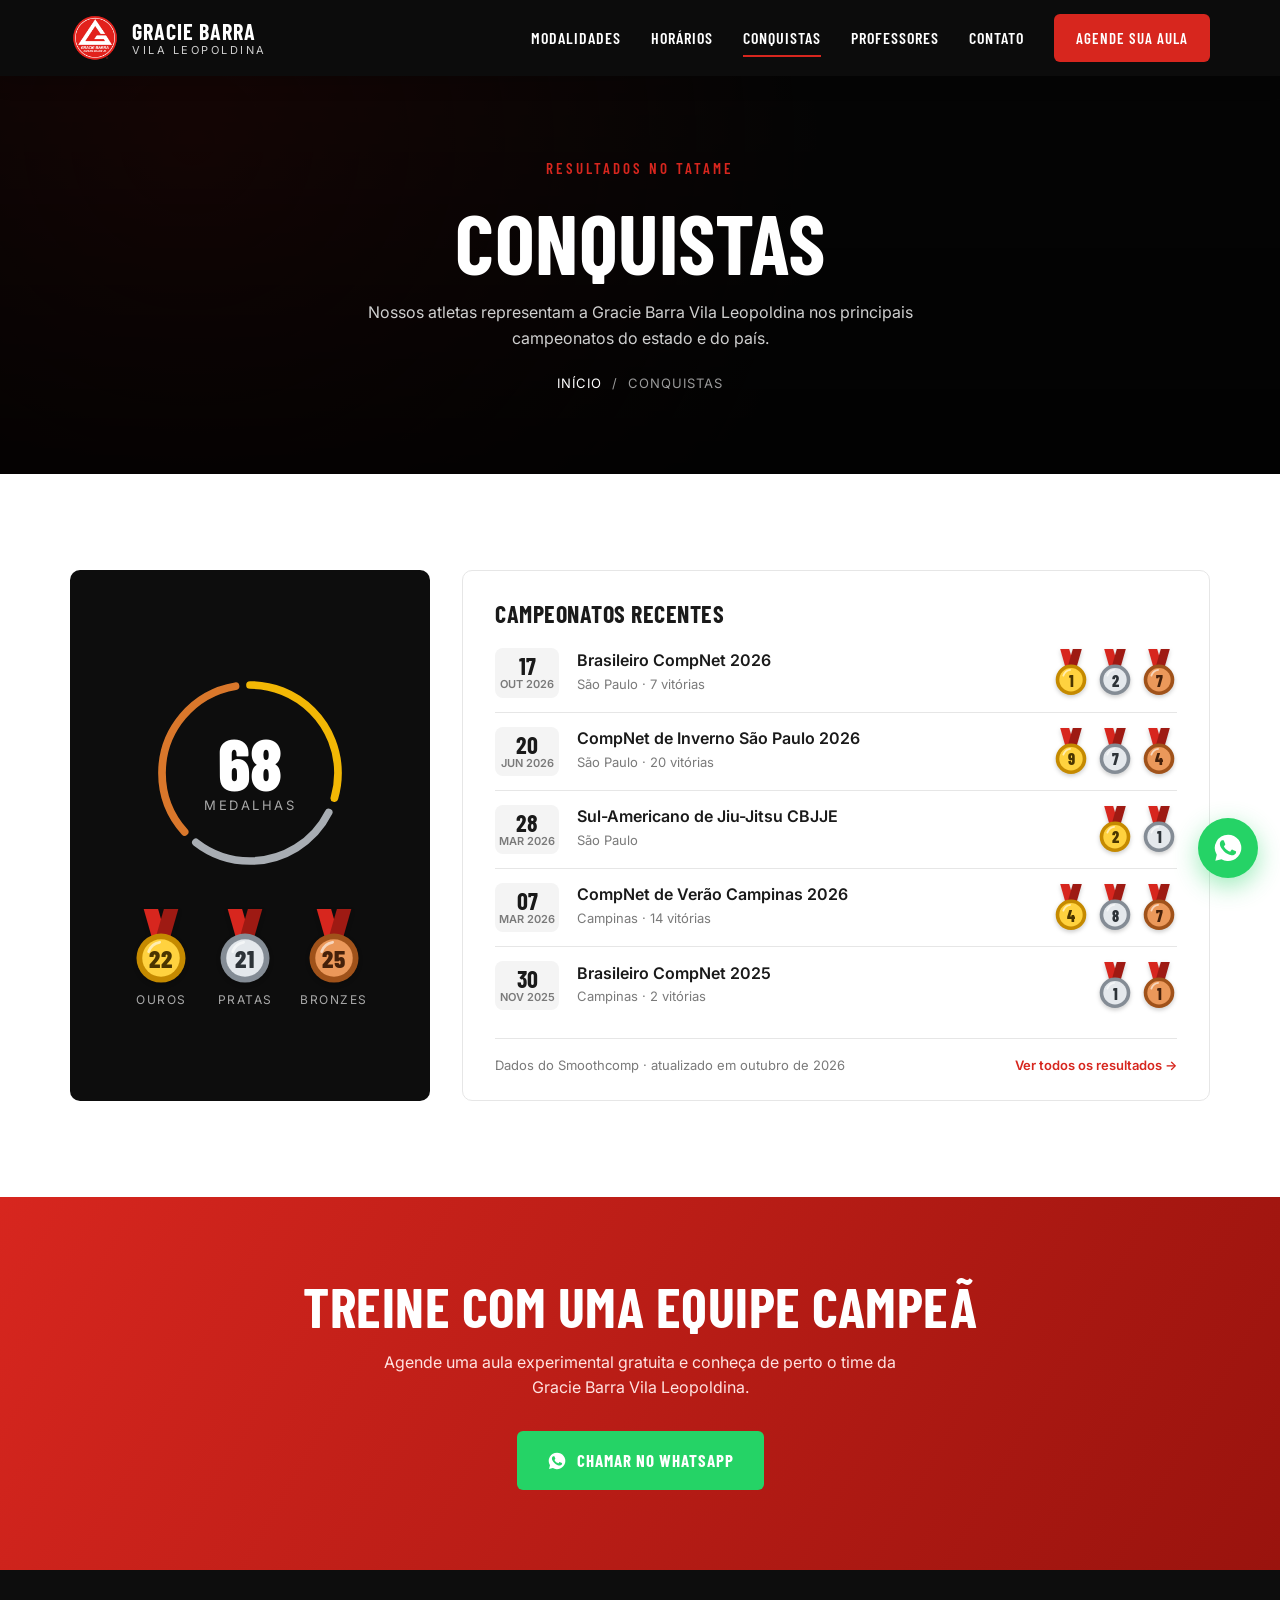
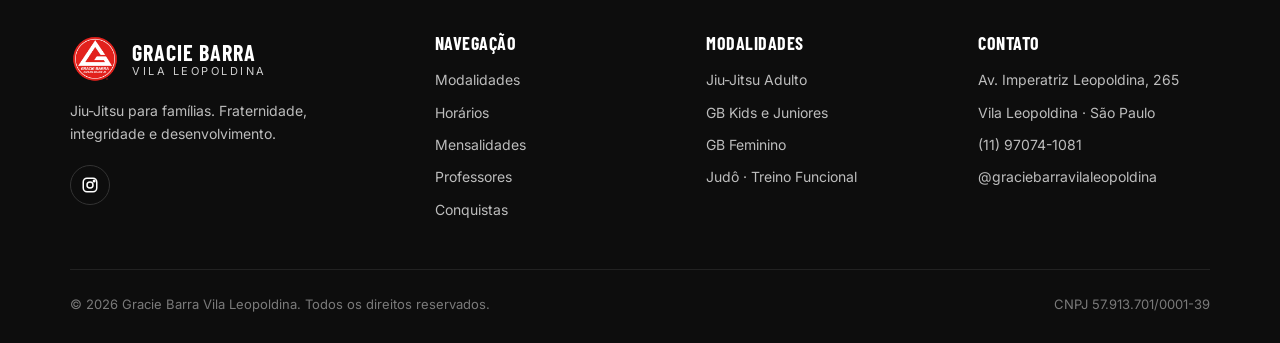
==== conquistas.html @ 70ca6c03 "Página de conquistas com medalhas do Smoothcomp e menu atualizado" ====
<!doctype html>
<html lang="pt-BR">
<head>
  <meta charset="utf-8">
  <meta name="viewport" content="width=device-width, initial-scale=1">
  <title>Conquistas | Gracie Barra Vila Leopoldina</title>
  <meta name="description" content="Medalhas e campeonatos da equipe Gracie Barra Vila Leopoldina: resultados em CompNet, CBJJE e outros torneios.">
  <meta name="theme-color" content="#0d0d0d">
  <link rel="icon" href="img/logo.png">
  <link rel="preconnect" href="https://fonts.googleapis.com">
  <link rel="preconnect" href="https://fonts.gstatic.com" crossorigin>
  <link href="https://fonts.googleapis.com/css2?family=Barlow+Condensed:wght@600;700;800&family=Inter:wght@400;500;600&display=swap" rel="stylesheet">
  <link rel="stylesheet" href="css/style.css">
</head>
<body>

  <!-- ================= HEADER ================= -->
  <header class="header header--solid">
    <div class="container">
      <a href="index.html" class="logo" aria-label="Gracie Barra Vila Leopoldina — início">
        <img src="img/logo.png" alt="">
        <span class="logo-text"><strong>Gracie Barra</strong><span>Vila Leopoldina</span></span>
      </a>

      <nav class="nav" aria-label="Menu principal">
        <a href="index.html#modalidades">Modalidades</a>
        <a href="index.html#horarios">Horários</a>
        <a href="conquistas.html" class="is-active" aria-current="page">Conquistas</a>
        <a href="professores.html">Professores</a>
        <a href="index.html#localizacao">Contato</a>
        <a href="#" class="btn btn--red" data-wa="Olá! Gostaria de agendar uma aula experimental.">Agende sua aula</a>
      </nav>

      <button class="menu-toggle" aria-label="Abrir menu" aria-expanded="false"><span></span></button>
    </div>
  </header>

  <main>
    <!-- ================= TÍTULO ================= -->
    <section class="page-hero">
      <div class="container">
        <span class="eyebrow">Resultados no tatame</span>
        <h1>Conquistas</h1>
        <p>Nossos atletas representam a Gracie Barra Vila Leopoldina nos principais campeonatos do estado e do país.</p>
        <div class="breadcrumb"><a href="index.html">Início</a> &nbsp;/&nbsp; Conquistas</div>
      </div>
    </section>

    <!-- Desenho da medalha (fita + disco), reutilizado em todas as medalhas da página -->
    <svg class="svg-sprite" aria-hidden="true">
      <symbol id="medalha" viewBox="0 0 40 52">
        <path d="M8 0h10l6 21H14z" style="fill: var(--fita-1)"/>
        <path d="M22 0h10l-6 21H16z" style="fill: var(--fita-2)"/>
        <circle cx="20" cy="34" r="17" style="fill: var(--aro)"/>
        <circle cx="20" cy="34" r="13" style="fill: var(--face)"/>
        <path d="M11.5 29.5a9.5 9.5 0 0 1 7.5-6.4" fill="none" stroke="#fff" stroke-opacity=".6" stroke-width="2" stroke-linecap="round"/>
      </symbol>
    </svg>

    <!--
      Dados do perfil da academia no Smoothcomp (https://smoothcomp.com/pt_BR/club/73674).
      Para atualizar: totais (anel e medalhas grandes), lista de eventos e a data em .medals-updated.
      Arcos do anel: circunferência 502.65 (r=80); cada arco = total da cor / total geral × 502.65,
      menos 14 de espaço (por causa das pontas arredondadas).
    -->
    <section class="section">
      <div class="container">
        <div class="medals">
          <div class="medals-total">
            <div class="medals-ring">
              <svg viewBox="0 0 200 200" aria-hidden="true">
                <g transform="rotate(-90 100 100)" fill="none" stroke-width="7" stroke-linecap="round">
                  <circle cx="100" cy="100" r="80" class="arc arc--gold" stroke-dasharray="148.6 502.65" stroke-dashoffset="0"/>
                  <circle cx="100" cy="100" r="80" class="arc arc--silver" stroke-dasharray="141.2 502.65" stroke-dashoffset="-162.6"/>
                  <circle cx="100" cy="100" r="80" class="arc arc--bronze" stroke-dasharray="170.8 502.65" stroke-dashoffset="-317.8"/>
                </g>
              </svg>
              <div class="medals-count"><strong>68</strong><span>Medalhas</span></div>
            </div>
            <div class="medals-split">
              <div class="medal-stat"><span class="medalha medalha--ouro medalha--lg" title="Ouro"><svg aria-hidden="true"><use href="#medalha"/></svg><b>22</b></span><span>Ouros</span></div>
              <div class="medal-stat"><span class="medalha medalha--prata medalha--lg" title="Prata"><svg aria-hidden="true"><use href="#medalha"/></svg><b>21</b></span><span>Pratas</span></div>
              <div class="medal-stat"><span class="medalha medalha--bronze medalha--lg" title="Bronze"><svg aria-hidden="true"><use href="#medalha"/></svg><b>25</b></span><span>Bronzes</span></div>
            </div>
          </div>

          <div class="medals-events">
            <h3>Campeonatos recentes</h3>
            <ul class="events">
              <li class="event">
                <time datetime="2026-10-17"><b>17</b>out 2026</time>
                <div class="event-info"><strong>Brasileiro CompNet 2026</strong><span>São Paulo · 7 vitórias</span></div>
                <div class="event-medals"><span class="medalha medalha--ouro" title="Ouro"><svg aria-hidden="true"><use href="#medalha"/></svg><b>1</b></span><span class="medalha medalha--prata" title="Prata"><svg aria-hidden="true"><use href="#medalha"/></svg><b>2</b></span><span class="medalha medalha--bronze" title="Bronze"><svg aria-hidden="true"><use href="#medalha"/></svg><b>7</b></span></div>
              </li>
              <li class="event">
                <time datetime="2026-06-20"><b>20</b>jun 2026</time>
                <div class="event-info"><strong>CompNet de Inverno São Paulo 2026</strong><span>São Paulo · 20 vitórias</span></div>
                <div class="event-medals"><span class="medalha medalha--ouro" title="Ouro"><svg aria-hidden="true"><use href="#medalha"/></svg><b>9</b></span><span class="medalha medalha--prata" title="Prata"><svg aria-hidden="true"><use href="#medalha"/></svg><b>7</b></span><span class="medalha medalha--bronze" title="Bronze"><svg aria-hidden="true"><use href="#medalha"/></svg><b>4</b></span></div>
              </li>
              <li class="event">
                <time datetime="2026-03-28"><b>28</b>mar 2026</time>
                <div class="event-info"><strong>Sul-Americano de Jiu-Jitsu CBJJE</strong><span>São Paulo</span></div>
                <div class="event-medals"><span class="medalha medalha--ouro" title="Ouro"><svg aria-hidden="true"><use href="#medalha"/></svg><b>2</b></span><span class="medalha medalha--prata" title="Prata"><svg aria-hidden="true"><use href="#medalha"/></svg><b>1</b></span></div>
              </li>
              <li class="event">
                <time datetime="2026-03-07"><b>07</b>mar 2026</time>
                <div class="event-info"><strong>CompNet de Verão Campinas 2026</strong><span>Campinas · 14 vitórias</span></div>
                <div class="event-medals"><span class="medalha medalha--ouro" title="Ouro"><svg aria-hidden="true"><use href="#medalha"/></svg><b>4</b></span><span class="medalha medalha--prata" title="Prata"><svg aria-hidden="true"><use href="#medalha"/></svg><b>8</b></span><span class="medalha medalha--bronze" title="Bronze"><svg aria-hidden="true"><use href="#medalha"/></svg><b>7</b></span></div>
              </li>
              <li class="event">
                <time datetime="2025-11-30"><b>30</b>nov 2025</time>
                <div class="event-info"><strong>Brasileiro CompNet 2025</strong><span>Campinas · 2 vitórias</span></div>
                <div class="event-medals"><span class="medalha medalha--prata" title="Prata"><svg aria-hidden="true"><use href="#medalha"/></svg><b>1</b></span><span class="medalha medalha--bronze" title="Bronze"><svg aria-hidden="true"><use href="#medalha"/></svg><b>1</b></span></div>
              </li>
            </ul>
            <div class="medals-foot">
              <span class="medals-updated">Dados do Smoothcomp · atualizado em outubro de 2026</span>
              <a href="https://smoothcomp.com/pt_BR/club/73674" target="_blank" rel="noopener" class="medals-link">Ver todos os resultados →</a>
            </div>
          </div>
        </div>
      </div>
    </section>

    <!-- ================= CTA ================= -->
    <section class="cta">
      <div class="container">
        <h2>Treine com uma equipe campeã</h2>
        <p>Agende uma aula experimental gratuita e conheça de perto o time da Gracie Barra Vila Leopoldina.</p>
        <a href="#" class="btn btn--whatsapp" data-wa="Olá! Quero agendar minha aula experimental gratuita.">
          <svg viewBox="0 0 24 24" fill="currentColor"><path d="M12.04 2a9.9 9.9 0 00-8.46 15.05L2.5 21.5l4.58-1.06A9.9 9.9 0 1012.04 2zm5.8 14.03c-.25.7-1.45 1.33-2 1.4-.52.08-1.17.11-1.89-.12a17 17 0 01-1.71-.63c-3-1.3-4.97-4.33-5.12-4.53-.15-.2-1.22-1.62-1.22-3.1 0-1.47.77-2.2 1.05-2.5.27-.3.6-.37.8-.37h.57c.18 0 .43-.07.67.51.25.6.85 2.07.92 2.22.08.15.13.32.03.52-.1.2-.15.33-.3.5-.15.18-.31.39-.45.52-.15.15-.3.31-.13.61.18.3.78 1.29 1.67 2.08 1.15 1.03 2.12 1.35 2.42 1.5.3.15.47.12.65-.08.17-.2.75-.87.95-1.17.2-.3.4-.25.67-.15.28.1 1.75.83 2.05.98.3.15.5.22.57.35.08.12.08.72-.17 1.42z"/></svg>
          Chamar no WhatsApp
        </a>
      </div>
    </section>
  </main>

  <!-- ================= FOOTER ================= -->
  <footer class="footer">
    <div class="container">
      <div class="footer-grid">
        <div class="footer-about">
          <a href="index.html" class="logo">
            <img src="img/logo.png" alt="">
            <span class="logo-text"><strong>Gracie Barra</strong><span>Vila Leopoldina</span></span>
          </a>
          <p>Jiu-Jitsu para famílias. Fraternidade, integridade e desenvolvimento.</p>
          <div class="social">
            <a href="https://www.instagram.com/graciebarravilaleopoldina/" target="_blank" rel="noopener" aria-label="Instagram">
              <svg viewBox="0 0 24 24" fill="none" stroke="currentColor" stroke-width="2"><rect x="3" y="3" width="18" height="18" rx="5"/><circle cx="12" cy="12" r="4"/><circle cx="17.5" cy="6.5" r="1" fill="currentColor"/></svg>
            </a>
          </div>
        </div>
        <div>
          <h4>Navegação</h4>
          <ul>
            <li><a href="index.html#modalidades">Modalidades</a></li>
            <li><a href="index.html#horarios">Horários</a></li>
            <li><a href="index.html#mensalidades">Mensalidades</a></li>
            <li><a href="professores.html">Professores</a></li>
            <li><a href="conquistas.html">Conquistas</a></li>
          </ul>
        </div>
        <div>
          <h4>Modalidades</h4>
          <ul>
            <li>Jiu-Jitsu Adulto</li>
            <li>GB Kids e Juniores</li>
            <li>GB Feminino</li>
            <li>Judô · Treino Funcional</li>
          </ul>
        </div>
        <div>
          <h4>Contato</h4>
          <ul>
            <li>Av. Imperatriz Leopoldina, 265</li>
            <li>Vila Leopoldina · São Paulo</li>
            <li><a href="#" data-wa="Olá!">(11) 97074-1081</a></li>
            <li><a href="https://www.instagram.com/graciebarravilaleopoldina/" target="_blank" rel="noopener">@graciebarravilaleopoldina</a></li>
          </ul>
        </div>
      </div>
      <div class="footer-bottom">
        <span>© <span data-year>2026</span> Gracie Barra Vila Leopoldina. Todos os direitos reservados.</span>
        <span>CNPJ 57.913.701/0001-39</span>
      </div>
    </div>
  </footer>

  <a href="#" class="wa-float" data-wa="Olá! Gostaria de agendar uma aula experimental." aria-label="Fale conosco no WhatsApp">
    <svg viewBox="0 0 24 24" fill="currentColor"><path d="M12.04 2a9.9 9.9 0 00-8.46 15.05L2.5 21.5l4.58-1.06A9.9 9.9 0 1012.04 2zm5.8 14.03c-.25.7-1.45 1.33-2 1.4-.52.08-1.17.11-1.89-.12a17 17 0 01-1.71-.63c-3-1.3-4.97-4.33-5.12-4.53-.15-.2-1.22-1.62-1.22-3.1 0-1.47.77-2.2 1.05-2.5.27-.3.6-.37.8-.37h.57c.18 0 .43-.07.67.51.25.6.85 2.07.92 2.22.08.15.13.32.03.52-.1.2-.15.33-.3.5-.15.18-.31.39-.45.52-.15.15-.3.31-.13.61.18.3.78 1.29 1.67 2.08 1.15 1.03 2.12 1.35 2.42 1.5.3.15.47.12.65-.08.17-.2.75-.87.95-1.17.2-.3.4-.25.67-.15.28.1 1.75.83 2.05.98.3.15.5.22.57.35.08.12.08.72-.17 1.42z"/></svg>
  </a>

  <script src="js/main.js"></script>
</body>
</html>
---- css/style.css ----
/* =========================================================
   Gracie Barra Vila Leopoldina — estilos globais
   ========================================================= */

:root {
  --red: #d7261e;
  --red-dark: #b01c15;
  --black: #0d0d0d;
  --ink: #1a1a1a;
  --gray-900: #222;
  --gray-700: #4a4a4a;
  --gray-500: #7a7a7a;
  --gray-200: #e6e6e6;
  --gray-100: #f4f4f4;
  --white: #fff;
  --whatsapp: #25d366;
  --gold: #f2b705;
  --silver: #a8adb3;
  --bronze: #d9772b;

  --font-head: "Barlow Condensed", "Arial Narrow", sans-serif;
  --font-body: "Inter", system-ui, -apple-system, "Segoe UI", sans-serif;

  --radius: 10px;
  --container: 1180px;
  --header-h: 76px;
  --shadow: 0 10px 30px rgba(0, 0, 0, .08);
}

*,
*::before,
*::after { box-sizing: border-box; }

html { scroll-behavior: smooth; scroll-padding-top: var(--header-h); }

body {
  margin: 0;
  font-family: var(--font-body);
  font-size: 16px;
  line-height: 1.6;
  color: var(--ink);
  background: var(--white);
  -webkit-font-smoothing: antialiased;
}

img { max-width: 100%; display: block; }
a { color: inherit; text-decoration: none; }
h1, h2, h3, h4 {
  font-family: var(--font-head);
  font-weight: 700;
  line-height: 1.05;
  margin: 0;
  text-transform: uppercase;
  letter-spacing: .5px;
}
p { margin: 0; }

.container {
  width: 100%;
  max-width: var(--container);
  margin: 0 auto;
  padding: 0 20px;
}

.section { padding: 96px 0; }
.section--gray { background: var(--gray-100); }
.section--dark { background: var(--black); color: var(--white); }

.section-head {
  text-align: center;
  max-width: 680px;
  margin: 0 auto 56px;
}
.eyebrow {
  display: inline-block;
  font-family: var(--font-head);
  font-weight: 600;
  font-size: 15px;
  letter-spacing: 3px;
  text-transform: uppercase;
  color: var(--red);
  margin-bottom: 10px;
}
.section-head h2 { font-size: clamp(34px, 5vw, 52px); }
.section-head p { margin-top: 14px; color: var(--gray-700); }
.section--dark .section-head p { color: #bdbdbd; }

/* ---------- Botões ---------- */
.btn {
  display: inline-flex;
  align-items: center;
  justify-content: center;
  gap: 10px;
  padding: 14px 28px;
  border-radius: 6px;
  border: 2px solid transparent;
  font-family: var(--font-head);
  font-weight: 700;
  font-size: 17px;
  letter-spacing: 1px;
  text-transform: uppercase;
  cursor: pointer;
  transition: background .2s, color .2s, border-color .2s, transform .2s;
}
.btn:hover { transform: translateY(-2px); }
.btn--red { background: var(--red); color: var(--white); }
.btn--red:hover { background: var(--red-dark); }
.btn--outline { border-color: var(--white); color: var(--white); }
.btn--outline:hover { background: var(--white); color: var(--black); }
.btn--dark { background: var(--black); color: var(--white); }
.btn--dark:hover { background: var(--gray-900); }
.btn--whatsapp { background: var(--whatsapp); color: var(--white); }
.btn--whatsapp:hover { background: #1ebe5b; }
.btn--block { width: 100%; }
.btn--start { justify-self: start; }
.btn svg { width: 20px; height: 20px; flex-shrink: 0; }

/* ---------- Header ---------- */
.header {
  position: fixed;
  inset: 0 0 auto 0;
  height: var(--header-h);
  z-index: 50;
  transition: background .3s, box-shadow .3s;
}
.header.is-solid,
.header--solid {
  background: rgba(13, 13, 13, .96);
  box-shadow: 0 2px 20px rgba(0, 0, 0, .25);
}
.header .container {
  height: 100%;
  display: flex;
  align-items: center;
  justify-content: space-between;
  gap: 24px;
}

.logo { display: flex; align-items: center; gap: 12px; color: var(--white); }
.logo img { height: 50px; width: 50px; flex-shrink: 0; }
.logo-text { display: flex; flex-direction: column; line-height: 1; }
.logo-text strong {
  font-family: var(--font-head);
  font-size: 22px;
  letter-spacing: 1px;
  text-transform: uppercase;
}
.logo-text span {
  font-size: 11px;
  letter-spacing: 2.5px;
  text-transform: uppercase;
  color: #cfcfcf;
  margin-top: 3px;
}

.nav { display: flex; align-items: center; gap: 30px; }
.nav a {
  font-family: var(--font-head);
  font-weight: 600;
  font-size: 16px;
  letter-spacing: 1px;
  text-transform: uppercase;
  color: var(--white);
  position: relative;
  padding: 6px 0;
}
.nav a:not(.btn)::after {
  content: "";
  position: absolute;
  left: 0;
  bottom: 0;
  width: 0;
  height: 2px;
  background: var(--red);
  transition: width .25s;
}
.nav a:not(.btn):hover::after,
.nav a.is-active::after { width: 100%; }
.nav .btn { padding: 10px 20px; font-size: 15px; }

.menu-toggle {
  display: none;
  background: none;
  border: 0;
  width: 44px;
  height: 44px;
  cursor: pointer;
  position: relative;
}
.menu-toggle span,
.menu-toggle span::before,
.menu-toggle span::after {
  position: absolute;
  left: 10px;
  width: 24px;
  height: 2px;
  background: var(--white);
  content: "";
  transition: transform .25s, opacity .25s;
}
.menu-toggle span { top: 21px; }
.menu-toggle span::before { top: -8px; left: 0; }
.menu-toggle span::after { top: 8px; left: 0; }
.menu-open .menu-toggle span { background: transparent; }
.menu-open .menu-toggle span::before { transform: translateY(8px) rotate(45deg); }
.menu-open .menu-toggle span::after { transform: translateY(-8px) rotate(-45deg); }

/* ---------- Hero ---------- */
.hero {
  position: relative;
  min-height: 100vh;
  min-height: 100svh;
  display: flex;
  align-items: center;
  color: var(--white);
  text-align: center;
  background:
    linear-gradient(180deg, rgba(0, 0, 0, .55) 0%, rgba(0, 0, 0, .75) 100%),
    radial-gradient(circle at 20% 20%, #3a0f0c 0%, transparent 55%),
    radial-gradient(circle at 80% 80%, #2a0a08 0%, transparent 50%),
    var(--black);
  padding: calc(var(--header-h) + 40px) 0 80px;
}
.hero .container { position: relative; z-index: 1; }
.hero-badge {
  display: inline-flex;
  align-items: center;
  gap: 8px;
  padding: 6px 16px;
  border: 1px solid rgba(255, 255, 255, .35);
  border-radius: 999px;
  font-size: 13px;
  letter-spacing: 2px;
  text-transform: uppercase;
  margin-bottom: 26px;
}
.hero-badge::before {
  content: "";
  width: 8px;
  height: 8px;
  border-radius: 50%;
  background: var(--red);
}
.hero-logo {
  width: clamp(96px, 12vw, 130px);
  height: auto;
  margin: 0 auto 6px;
  filter: drop-shadow(0 8px 24px rgba(0, 0, 0, .5));
}
.hero h1 {
  font-size: clamp(48px, 9vw, 104px);
  margin: 10px 0 18px;
}
.hero h1 em { font-style: normal; color: var(--red); }
.hero p {
  font-size: clamp(17px, 2vw, 20px);
  color: #dcdcdc;
  max-width: 620px;
  margin: 0 auto;
}
.hero-actions {
  display: flex;
  justify-content: center;
  flex-wrap: wrap;
  gap: 14px;
  margin-top: 36px;
}
.hero-scroll {
  position: absolute;
  bottom: 28px;
  left: 50%;
  transform: translateX(-50%);
  color: rgba(255, 255, 255, .7);
  animation: bob 2s infinite;
}
@keyframes bob {
  0%, 100% { transform: translate(-50%, 0); }
  50% { transform: translate(-50%, 8px); }
}

/* Faixa de destaques abaixo do hero */
.highlights {
  background: var(--red);
  color: var(--white);
}
.highlights .container {
  display: grid;
  grid-template-columns: repeat(4, 1fr);
}
.highlight {
  padding: 26px 18px;
  text-align: center;
  border-right: 1px solid rgba(255, 255, 255, .2);
}
.highlight:last-child { border-right: 0; }
.highlight strong {
  display: block;
  font-family: var(--font-head);
  font-size: 30px;
  line-height: 1;
}
.highlight span {
  font-size: 13px;
  letter-spacing: 1.5px;
  text-transform: uppercase;
  opacity: .9;
}

/* ---------- Modalidades ---------- */
/* 5 cards: 2 em cima, 3 embaixo */
.cards {
  display: grid;
  grid-template-columns: repeat(6, 1fr);
  gap: 24px;
}
.cards .card { grid-column: span 2; }
.cards .card:nth-child(-n + 2) { grid-column: span 3; }
.card {
  background: var(--white);
  border-radius: var(--radius);
  padding: 32px 28px;
  box-shadow: var(--shadow);
  border-top: 4px solid var(--red);
  transition: transform .25s, box-shadow .25s;
}
.card:hover { transform: translateY(-6px); box-shadow: 0 18px 40px rgba(0, 0, 0, .12); }
.card-icon {
  width: 54px;
  height: 54px;
  border-radius: 12px;
  background: rgba(215, 38, 30, .1);
  color: var(--red);
  display: grid;
  place-items: center;
  margin-bottom: 20px;
}
.card-icon svg { width: 28px; height: 28px; }
.card h3 { font-size: 28px; }
.card .tag {
  display: inline-block;
  margin-top: 6px;
  font-size: 13px;
  font-weight: 600;
  color: var(--red);
  letter-spacing: .5px;
}
.card p { margin-top: 14px; color: var(--gray-700); font-size: 15px; }

/* ---------- Sobre / Programa ---------- */
.split {
  display: grid;
  grid-template-columns: 1fr 1fr;
  gap: 64px;
  align-items: center;
}
.split-photo { position: relative; margin: 0; padding: 0 0 0 18px; }
.split-photo::before {
  content: "";
  position: absolute;
  left: 0;
  top: 18px;
  width: 60%;
  height: 80%;
  background: var(--red);
  border-radius: var(--radius);
}
.split-photo img {
  position: relative;
  width: 100%;
  border-radius: var(--radius);
  box-shadow: 0 20px 50px rgba(0, 0, 0, .2);
}
.split-photo figcaption {
  position: relative;
  margin-top: 14px;
  font-size: 13px;
  color: var(--gray-500);
}
.split-photo .premium {
  position: relative;
  display: inline-block;
  margin-top: 18px;
  background: var(--white);
  color: var(--black);
  border-radius: var(--radius);
  padding: 16px 20px;
  box-shadow: var(--shadow);
}
.premium strong {
  display: block;
  font-family: var(--font-head);
  font-size: 24px;
  text-transform: uppercase;
  color: var(--red);
  line-height: 1;
}
.premium span { font-size: 13px; color: var(--gray-700); }
.split-text h2 { font-size: clamp(34px, 5vw, 50px); margin-bottom: 20px; }
.split-text p { color: var(--gray-700); margin-bottom: 16px; }
.values {
  display: grid;
  grid-template-columns: repeat(3, 1fr);
  gap: 14px;
  margin: 28px 0 32px;
}
.value {
  border: 1px solid var(--gray-200);
  border-radius: var(--radius);
  padding: 16px;
  text-align: center;
}
.value strong {
  display: block;
  font-family: var(--font-head);
  font-size: 19px;
  text-transform: uppercase;
}
.value span { font-size: 13px; color: var(--gray-500); }

/* ---------- Horários ---------- */
.tabs {
  display: flex;
  justify-content: center;
  flex-wrap: wrap;
  gap: 8px;
  margin-bottom: 32px;
}
.tab {
  font-family: var(--font-head);
  font-weight: 700;
  font-size: 17px;
  letter-spacing: 1px;
  padding: 10px 22px;
  border-radius: 6px;
  border: 2px solid #333;
  background: transparent;
  color: var(--white);
  cursor: pointer;
  transition: background .2s, border-color .2s;
}
.tab:hover { border-color: var(--red); }
.tab.is-active { background: var(--red); border-color: var(--red); }

.schedule {
  max-width: 760px;
  margin: 0 auto;
}
.schedule-day { display: none; }
.schedule-day.is-active { display: block; animation: fade .3s ease; }
@keyframes fade { from { opacity: 0; transform: translateY(6px); } to { opacity: 1; transform: none; } }
.slot {
  display: grid;
  grid-template-columns: 150px 1fr auto;
  align-items: center;
  gap: 20px;
  padding: 18px 22px;
  border-bottom: 1px solid #262626;
}
.slot:first-child { border-top: 1px solid #262626; }
.slot time {
  font-family: var(--font-head);
  font-weight: 700;
  font-size: 20px;
  color: var(--white);
}
.slot strong { font-weight: 600; }
.slot .level { font-size: 13px; color: #9a9a9a; }
.pill {
  font-size: 12px;
  font-weight: 600;
  letter-spacing: .5px;
  text-transform: uppercase;
  padding: 5px 12px;
  border-radius: 999px;
  background: #262626;
  color: #ddd;
  white-space: nowrap;
}
.pill--judo { background: #f5f5f5; color: #111; }
.pill--func { background: var(--red); color: #fff; }

/* Selos dos programas GB (GB1, GB2, GBK, GBF), como na grade oficial */
.gb {
  display: inline-flex;
  align-items: center;
  gap: 3px;
  white-space: nowrap;
}
.gb b {
  font-family: var(--font-head);
  font-weight: 800;
  font-size: 22px;
  letter-spacing: .5px;
  margin-right: 2px;
}
.gb i {
  display: grid;
  place-items: center;
  width: 22px;
  height: 22px;
  border-radius: 4px;
  font-family: var(--font-head);
  font-style: normal;
  font-weight: 700;
  font-size: 15px;
  color: var(--white);
}
.gb .n1 { background: #1f6fd1; }
.gb .n2 { background: #6b2fc9; }
.gb .nk { background: #1ea84a; }
.gb .nf { background: #e2559b; }
.schedule-legend {
  display: flex;
  justify-content: center;
  flex-wrap: wrap;
  gap: 12px 28px;
  margin-top: 30px;
  font-size: 14px;
  color: #9a9a9a;
}
.schedule-legend span { display: inline-flex; align-items: center; gap: 8px; }
.schedule-legend .gb b { font-size: 17px; color: var(--white); }
.schedule-legend .gb i { width: 18px; height: 18px; font-size: 12px; }
.schedule-note {
  text-align: center;
  margin-top: 26px;
  font-size: 14px;
  color: #9a9a9a;
}

/* ---------- Mensalidades ---------- */
.plans {
  display: grid;
  grid-template-columns: repeat(3, 1fr);
  gap: 24px;
  align-items: stretch;
}
.plan {
  position: relative;
  display: flex;
  flex-direction: column;
  background: var(--white);
  border: 1px solid var(--gray-200);
  border-radius: var(--radius);
  padding: 36px 30px;
  transition: transform .25s, box-shadow .25s;
}
.plan:hover { transform: translateY(-6px); box-shadow: var(--shadow); }
.plan--featured {
  background: var(--black);
  color: var(--white);
  border-color: var(--black);
  box-shadow: 0 20px 50px rgba(0, 0, 0, .25);
}
.plan-flag {
  position: absolute;
  top: -14px;
  left: 50%;
  transform: translateX(-50%);
  background: var(--red);
  color: var(--white);
  font-family: var(--font-head);
  font-weight: 700;
  font-size: 14px;
  letter-spacing: 1.5px;
  text-transform: uppercase;
  padding: 6px 16px;
  border-radius: 999px;
  white-space: nowrap;
}
.plan h3 { font-size: 28px; }
.plan .plan-desc { margin-top: 6px; font-size: 14px; color: var(--gray-500); }
.plan--featured .plan-desc { color: #a9a9a9; }
.price {
  display: flex;
  align-items: flex-start;
  gap: 4px;
  margin: 26px 0 4px;
  font-family: var(--font-head);
  font-weight: 800;
}
.price small { font-size: 22px; margin-top: 8px; }
.price strong { font-size: 64px; line-height: 1; }
.price span { font-size: 18px; align-self: flex-end; margin-bottom: 8px; color: var(--gray-500); font-weight: 600; }
.plan--featured .price span { color: #a9a9a9; }
.price-alt { font-size: 13px; color: var(--gray-500); }
.plan--featured .price-alt { color: #a9a9a9; }
.plan ul {
  list-style: none;
  padding: 0;
  margin: 26px 0 30px;
  display: grid;
  gap: 12px;
  flex: 1;
}
.plan li,
.plan-includes li {
  display: flex;
  gap: 10px;
  font-size: 15px;
}
.plan li::before,
.plan-includes li::before {
  content: "";
  flex-shrink: 0;
  width: 20px;
  height: 20px;
  margin-top: 2px;
  border-radius: 50%;
  background: var(--red) url("data:image/svg+xml,%3Csvg xmlns='http://www.w3.org/2000/svg' viewBox='0 0 24 24' fill='none' stroke='white' stroke-width='3.5' stroke-linecap='round' stroke-linejoin='round'%3E%3Cpath d='M5 12l5 5L20 7'/%3E%3C/svg%3E") center / 12px no-repeat;
}

.plans-note {
  text-align: center;
  margin-top: 24px;
  font-size: 14px;
  color: var(--gray-500);
}

/* Planos em abas: GB Kids / GB Masculino / GB Feminino */
.tabs--light .tab { color: var(--ink); border-color: var(--gray-200); background: var(--white); }
.tabs--light .tab:hover { border-color: var(--red); }
.tabs--light .tab.is-active { color: var(--white); background: var(--red); border-color: var(--red); }

/* Cada aba: cabeçalho com o que o plano inclui + cards Mensal / Trimestral / Anual */
.plan-panel { display: none; }
.plan-panel.is-active { display: block; animation: fade .3s ease; }
.plan-panel-head { text-align: center; margin-bottom: 44px; }
.plan-panel-head h3 { font-size: clamp(36px, 5vw, 46px); margin-top: 4px; }
.plan-includes {
  list-style: none;
  padding: 0;
  margin: 20px auto 0;
  max-width: 860px;
  display: flex;
  flex-wrap: wrap;
  justify-content: center;
  gap: 10px 26px;
}
.plan-includes li { text-align: left; }
.plan h4 { font-size: 30px; }
.plan .price-tbd { margin: 24px 0 28px; }
.plan .price { margin-bottom: 4px; }
.plan .price-alt { margin-bottom: 26px; }
.plan .btn { margin-top: auto; }
/* Centavos (",90") na mesma cor do valor */
.price span b { font-weight: 800; color: var(--ink); }
.plan--featured .price span b { color: var(--white); }

/* 4 períodos lado a lado: Mensal / Trimestral / Semestral / Anual */
.plans--4 { grid-template-columns: repeat(4, 1fr); gap: 20px; }
.plans--4 .plan { padding: 34px 24px 28px; }
.plans--4 .price strong { font-size: 56px; }

.plans-info {
  display: flex;
  flex-wrap: wrap;
  justify-content: center;
  gap: 10px;
  margin-top: 40px;
}
.plans-info span {
  padding: 10px 18px;
  border-radius: 999px;
  background: var(--white);
  border: 1px solid var(--gray-200);
  font-size: 14px;
  color: var(--gray-700);
}
.plans-info strong { color: var(--ink); }

/* Tabela de planos (computador); no celular entram as abas com cards (.plans-mobile) */
.sr-only {
  position: absolute;
  width: 1px;
  height: 1px;
  overflow: hidden;
  clip: rect(0 0 0 0);
  white-space: nowrap;
}
.plans-mobile { display: none; }
.price-table-wrap { max-width: 1040px; margin: 0 auto; }
.price-table {
  width: 100%;
  border-collapse: separate;
  border-spacing: 0;
  background: var(--white);
  border-radius: var(--radius);
  box-shadow: var(--shadow);
  overflow: hidden;
}
.price-table thead th {
  padding: 20px 12px 16px;
  vertical-align: bottom;
  font-family: var(--font-head);
  font-size: 21px;
  letter-spacing: 1px;
  text-transform: uppercase;
  border-bottom: 3px solid var(--red);
}
.price-table thead th.is-best { background: var(--black); color: var(--white); }
.price-table th .plan-flag {
  position: static;
  transform: none;
  display: block;
  width: max-content;
  margin: 0 auto 8px;
  padding: 4px 12px;
  font-size: 12px;
}
.price-table tbody th {
  width: 27%;
  padding: 18px 24px;
  text-align: left;
  border-bottom: 1px solid var(--gray-200);
}
.price-table tbody th strong {
  display: block;
  font-family: var(--font-head);
  font-size: 25px;
  line-height: 1.1;
  text-transform: uppercase;
}
.price-table tbody th span { font-size: 13px; font-weight: 400; color: var(--gray-500); }
.price-table td {
  padding: 0;
  text-align: center;
  border-bottom: 1px solid var(--gray-200);
}
.price-table td.is-best { background: var(--black); border-bottom-color: #262626; }
.price-table tbody tr:last-child th,
.price-table tbody tr:last-child td { border-bottom: 0; }
.price-cell {
  display: flex;
  flex-direction: column;
  align-items: center;
  padding: 18px 8px;
  color: var(--ink);
  transition: background .2s;
}
.price-cell:hover { background: rgba(215, 38, 30, .08); }
.is-best .price-cell { color: var(--white); }
.is-best .price-cell:hover { background: #222; }
.pc-value {
  font-family: var(--font-head);
  font-weight: 800;
  font-size: 36px;
  line-height: 1;
  white-space: nowrap;
}
.pc-value em { font-style: normal; font-size: 16px; margin-right: 3px; vertical-align: 12px; }
.pc-value b { font-size: 19px; }
.pc-month { font-size: 12px; color: var(--gray-500); }
.price-cell small { margin-top: 4px; font-size: 11.5px; font-weight: 600; color: var(--red); }
.is-best .price-cell small { color: #ff7a73; }
.price-table-hint { margin-top: 14px; text-align: center; font-size: 13px; color: var(--gray-500); }
.plan-kicker {
  font-family: var(--font-head);
  font-weight: 600;
  font-size: 15px;
  letter-spacing: 2.5px;
  text-transform: uppercase;
  color: var(--red);
}
/* Enquanto não há valor: "Consulte" no lugar do preço */
.price-tbd strong {
  display: block;
  font-family: var(--font-head);
  font-weight: 800;
  font-size: 46px;
  line-height: 1;
  text-transform: uppercase;
}
.price-tbd span { font-size: 13px; color: var(--gray-500); }
.plan--featured .price-tbd span { color: #a9a9a9; }

/* ---------- Conquistas (medalhas do Smoothcomp) ---------- */
.medals {
  display: grid;
  grid-template-columns: 360px 1fr;
  gap: 32px;
  align-items: stretch;
}
.medals-total {
  display: flex;
  flex-direction: column;
  align-items: center;
  justify-content: center;
  gap: 26px;
  padding: 40px 28px;
  background: var(--black);
  color: var(--white);
  border-radius: var(--radius);
}
.medals-ring { position: relative; width: 220px; height: 220px; }
.medals-ring svg { width: 100%; height: 100%; }
.arc--gold { stroke: var(--gold); }
.arc--silver { stroke: var(--silver); }
.arc--bronze { stroke: var(--bronze); }
.medals-count {
  position: absolute;
  inset: 0;
  display: flex;
  flex-direction: column;
  align-items: center;
  justify-content: center;
}
.medals-count strong {
  font-family: var(--font-head);
  font-weight: 800;
  font-size: 72px;
  line-height: .9;
}
.medals-count span {
  font-size: 13px;
  letter-spacing: 2.5px;
  text-transform: uppercase;
  color: #a9a9a9;
}
.medals-split { display: flex; justify-content: center; gap: 26px; }
.medal-stat {
  display: flex;
  flex-direction: column;
  align-items: center;
  gap: 6px;
  font-size: 12px;
  letter-spacing: 1.5px;
  text-transform: uppercase;
  color: #a9a9a9;
}

/* Medalha desenhada (símbolo #medalha): fita vermelha + disco com o número */
.svg-sprite { position: absolute; width: 0; height: 0; overflow: hidden; }
.medalha {
  --fita-1: var(--red);
  --fita-2: #9e1a13;
  position: relative;
  display: inline-block;
  flex-shrink: 0;
  width: 36px;
  height: 47px;
}
.medalha svg {
  display: block;
  width: 100%;
  height: 100%;
  filter: drop-shadow(0 2px 2px rgba(0, 0, 0, .2));
}
/* número centralizado no disco (o disco ocupa de 33% a 98% da altura) */
.medalha b {
  position: absolute;
  inset: 40% 0 6% 0;
  display: grid;
  place-items: center;
  font-family: var(--font-head);
  font-weight: 800;
  font-size: 16px;
  line-height: 1;
}
.medalha--ouro { --aro: #c58a00; --face: #ffd23f; color: #4a3500; }
.medalha--prata { --aro: #848c95; --face: #e4e8ec; color: #2d3338; }
.medalha--bronze { --aro: #a0521a; --face: #eb985a; color: #45200a; }
.medalha--lg { width: 58px; height: 75px; }
.medalha--lg b { font-size: 25px; }

.medals-events {
  display: flex;
  flex-direction: column;
  padding: 30px 32px 24px;
  border: 1px solid var(--gray-200);
  border-radius: var(--radius);
}
.medals-events h3 { font-size: 24px; margin-bottom: 8px; }
.events { list-style: none; padding: 0; margin: 0; flex: 1; }
.event {
  display: grid;
  grid-template-columns: 64px 1fr auto;
  align-items: center;
  gap: 18px;
  padding: 14px 0;
  border-bottom: 1px solid var(--gray-200);
}
.event:last-child { border-bottom: 0; }
.event time {
  display: flex;
  flex-direction: column;
  align-items: center;
  padding: 6px 0;
  border-radius: 8px;
  background: var(--gray-100);
  font-size: 11px;
  font-weight: 600;
  text-transform: uppercase;
  color: var(--gray-500);
  line-height: 1.2;
}
.event time b {
  font-family: var(--font-head);
  font-size: 24px;
  color: var(--ink);
  line-height: 1;
}
.event-info strong { display: block; font-weight: 600; line-height: 1.3; }
.event-info span { font-size: 13px; color: var(--gray-500); }
.event-medals { display: flex; gap: 8px; }
.medals-foot {
  display: flex;
  justify-content: space-between;
  align-items: center;
  flex-wrap: wrap;
  gap: 8px 16px;
  margin-top: 14px;
  padding-top: 16px;
  border-top: 1px solid var(--gray-200);
  font-size: 13px;
}
.medals-updated { color: var(--gray-500); }
.medals-link { font-weight: 600; color: var(--red); }
.medals-link:hover { text-decoration: underline; }

/* ---------- Teaser professores (home) ---------- */
.team-teaser {
  display: grid;
  grid-template-columns: repeat(6, 1fr);
  gap: 20px;
}
.team-mini {
  text-align: center;
}
.team-mini .foto {
  aspect-ratio: 1;
  border-radius: 50%;
  max-width: 170px;
  margin: 0 auto 16px;
  border: 4px solid var(--white);
  box-shadow: 0 0 0 2px var(--red), var(--shadow);
  transition: transform .25s;
}
.team-mini:hover .foto { transform: translateY(-4px); }
.team-mini h3 { font-size: 21px; }
.team-mini span { display: block; font-size: 13px; line-height: 1.4; color: var(--gray-500); margin-top: 2px; }
.center-cta { text-align: center; margin-top: 48px; }

/* ---------- Foto com placeholder ---------- */
.foto {
  position: relative;
  overflow: hidden;
  background: linear-gradient(160deg, #2b2b2b, #111);
}
.foto img {
  position: absolute;
  inset: 0;
  width: 100%;
  height: 100%;
  object-fit: cover;
  /* Enquadramento por foto: style="--pos: 50% 10%" */
  object-position: var(--pos, 50% 20%);
  z-index: 1;
}
.foto-placeholder {
  position: absolute;
  inset: 0;
  display: grid;
  place-items: center;
  font-family: var(--font-head);
  font-weight: 800;
  font-size: 56px;
  color: rgba(255, 255, 255, .25);
  letter-spacing: 2px;
}

/* ---------- Localização ---------- */
.location {
  display: grid;
  grid-template-columns: 1fr 1.2fr;
  gap: 40px;
  align-items: stretch;
}
.info-list { display: grid; gap: 26px; }
.info {
  display: flex;
  gap: 18px;
}
.info-icon {
  flex-shrink: 0;
  width: 48px;
  height: 48px;
  border-radius: 50%;
  background: var(--red);
  color: var(--white);
  display: grid;
  place-items: center;
}
.info-icon svg { width: 22px; height: 22px; }
.info h4 { font-size: 20px; margin-bottom: 4px; }
.info p, .info a { color: var(--gray-700); font-size: 15px; }
.info a:hover { color: var(--red); }
.map {
  border-radius: var(--radius);
  overflow: hidden;
  min-height: 380px;
  box-shadow: var(--shadow);
}
.map iframe { width: 100%; height: 100%; min-height: 380px; border: 0; display: block; }

/* ---------- CTA final ---------- */
.cta {
  background:
    linear-gradient(120deg, rgba(215, 38, 30, .95), rgba(150, 18, 12, .95)),
    var(--red);
  color: var(--white);
  text-align: center;
  padding: 80px 0;
}
.cta h2 { font-size: clamp(34px, 5vw, 56px); }
.cta p { margin: 14px auto 30px; max-width: 560px; color: #ffe2e0; }

/* ---------- Footer ---------- */
.footer {
  background: var(--black);
  color: #bdbdbd;
  padding: 64px 0 28px;
  font-size: 14px;
}
.footer-grid {
  display: grid;
  grid-template-columns: 1.4fr 1fr 1fr 1fr;
  gap: 40px;
}
.footer h4 { color: var(--white); font-size: 18px; margin-bottom: 16px; }
.footer ul { list-style: none; padding: 0; margin: 0; display: grid; gap: 10px; }
.footer a:hover { color: var(--white); }
.footer .logo { margin-bottom: 16px; }
.footer-about { max-width: 300px; }
.social { display: flex; gap: 10px; margin-top: 20px; }
.social a {
  width: 40px;
  height: 40px;
  border-radius: 50%;
  border: 1px solid #333;
  display: grid;
  place-items: center;
  color: var(--white);
  transition: background .2s, border-color .2s;
}
.social a:hover { background: var(--red); border-color: var(--red); }
.social svg { width: 18px; height: 18px; }
.footer-bottom {
  margin-top: 48px;
  padding-top: 24px;
  border-top: 1px solid #222;
  display: flex;
  justify-content: space-between;
  flex-wrap: wrap;
  gap: 10px;
  font-size: 13px;
  color: #7a7a7a;
}

/* ---------- WhatsApp flutuante ---------- */
.wa-float {
  position: fixed;
  right: 22px;
  bottom: 22px;
  z-index: 60;
  width: 60px;
  height: 60px;
  border-radius: 50%;
  background: var(--whatsapp);
  color: var(--white);
  display: grid;
  place-items: center;
  box-shadow: 0 8px 24px rgba(37, 211, 102, .45);
  transition: transform .2s;
}
.wa-float:hover { transform: scale(1.08); }
.wa-float svg { width: 32px; height: 32px; }

/* =========================================================
   Página de professores
   ========================================================= */
.page-hero {
  background:
    linear-gradient(180deg, rgba(0, 0, 0, .6), rgba(0, 0, 0, .85)),
    radial-gradient(circle at 15% 30%, #3a0f0c 0%, transparent 55%),
    var(--black);
  color: var(--white);
  text-align: center;
  padding: calc(var(--header-h) + 80px) 0 80px;
}
.page-hero .eyebrow {
  font-family: var(--font-head);
  font-weight: 600;
  letter-spacing: 3px;
  text-transform: uppercase;
  color: var(--red);
}
.page-hero h1 { font-size: clamp(46px, 8vw, 84px); margin: 8px 0 14px; }
.page-hero p { color: #cfcfcf; max-width: 620px; margin: 0 auto; }
.breadcrumb {
  margin-top: 22px;
  font-size: 13px;
  letter-spacing: 1px;
  text-transform: uppercase;
  color: #9a9a9a;
}
.breadcrumb a { color: var(--white); }
.breadcrumb a:hover { color: var(--red); }

.team-filter {
  display: flex;
  justify-content: center;
  flex-wrap: wrap;
  gap: 8px;
  margin-bottom: 48px;
}
.team-filter .tab { color: var(--ink); border-color: var(--gray-200); }
.team-filter .tab.is-active { color: var(--white); }

.teacher {
  display: grid;
  grid-template-columns: 420px 1fr;
  gap: 56px;
  align-items: center;
  padding: 56px 0;
  border-bottom: 1px solid var(--gray-200);
}
.teacher:first-child { padding-top: 0; }
.teacher:last-child { border-bottom: 0; padding-bottom: 0; }
.teacher--reverse { grid-template-columns: 1fr 420px; }
.teacher--reverse .teacher-photo { order: 2; }
.teacher[hidden] { display: none; }

.teacher-photo {
  position: relative;
}
.teacher-photo .foto {
  aspect-ratio: 4 / 5;
  border-radius: var(--radius);
  box-shadow: var(--shadow);
}
.teacher-photo .foto-placeholder { font-size: 110px; }
/* Graduação: faixa desenhada abaixo dos destaques do professor */
.teacher-belt {
  display: flex;
  align-items: center;
  gap: 18px;
  margin-top: 28px;
  padding-top: 24px;
  border-top: 1px solid var(--gray-200);
}
.teacher-belt-label {
  flex-shrink: 0;
  min-width: 150px;
  font-family: var(--font-head);
  line-height: 1.1;
  text-transform: uppercase;
}
.teacher-belt-label small {
  display: block;
  font-family: var(--font-body);
  font-size: 11px;
  letter-spacing: 2px;
  color: var(--gray-500);
}
.teacher-belt-label strong { font-size: 20px; }
.belt {
  flex: 1;
  max-width: 360px;
  height: 22px;
  border-radius: 3px;
  box-shadow: inset 0 -3px 0 rgba(0, 0, 0, .25), 0 4px 10px rgba(0, 0, 0, .15);
  display: flex;
  justify-content: flex-end;
  padding-right: 30px;
}
.belt--preta { background: #111; }
.belt--marrom { background: #5b3a1e; }
.belt--roxa { background: #5b2a86; }
.belt--azul { background: #1d4ed8; }
/* Faixa preta de Judô: toda preta, sem ponteira; o Dan é um risco vermelho */
.belt--judo { background: #111; gap: 6px; }
.belt--judo > b {
  width: 5px;
  height: 100%;
  background: var(--red);
}
/* Ponteira da faixa: vermelha na preta, preta nas demais */
.belt i {
  display: flex;
  align-items: center;
  justify-content: space-evenly;
  gap: 4px;
  width: 78px;
  height: 100%;
  padding: 0 8px;
  background: #000;
}
.belt--preta i { background: var(--red); }
.belt i b {
  width: 4px;
  height: 100%;
  background: var(--white);
}

.teacher-body .role {
  font-family: var(--font-head);
  font-weight: 600;
  font-size: 16px;
  letter-spacing: 2.5px;
  text-transform: uppercase;
  color: var(--red);
}
.teacher-body h2 { font-size: clamp(38px, 5vw, 56px); margin: 6px 0 14px; }
.teacher-tags {
  display: flex;
  flex-wrap: wrap;
  gap: 8px;
  margin-bottom: 22px;
}
.teacher-tags span {
  font-size: 13px;
  font-weight: 600;
  padding: 6px 14px;
  border-radius: 999px;
  background: var(--gray-100);
  color: var(--gray-900);
}
.teacher-body p { color: var(--gray-700); margin-bottom: 14px; }
.teacher-facts {
  display: grid;
  grid-template-columns: repeat(3, 1fr);
  gap: 14px;
  margin: 26px 0 0;
}
.teacher-facts div {
  border-left: 3px solid var(--red);
  padding: 4px 0 4px 14px;
}
.teacher-facts strong {
  display: block;
  font-family: var(--font-head);
  font-size: 26px;
  line-height: 1.1;
}
.teacher-facts span { font-size: 13px; color: var(--gray-500); }

.teacher-titles {
  list-style: none;
  padding: 18px 20px;
  margin: 6px 0 0;
  display: grid;
  grid-template-columns: 1fr 1fr;
  gap: 10px 20px;
  background: var(--gray-100);
  border-radius: var(--radius);
}
.teacher-titles li {
  display: flex;
  gap: 10px;
  font-size: 14px;
  line-height: 1.4;
}
.teacher-titles li::before {
  content: "";
  flex-shrink: 0;
  width: 18px;
  height: 18px;
  margin-top: 1px;
  background: url("data:image/svg+xml,%3Csvg xmlns='http://www.w3.org/2000/svg' viewBox='0 0 24 24' fill='none' stroke='%23d7261e' stroke-width='2' stroke-linecap='round' stroke-linejoin='round'%3E%3Cpath d='M8 21h8M12 17v4M7 4h10v5a5 5 0 01-10 0z'/%3E%3Cpath d='M17 5h3v2a3 3 0 01-3 3M7 5H4v2a3 3 0 003 3'/%3E%3C/svg%3E") center / contain no-repeat;
}
.teacher-titles strong { font-weight: 600; }

/* =========================================================
   Responsivo
   ========================================================= */
@media (max-width: 1024px) {
  .cards { grid-template-columns: repeat(2, 1fr); }
  .cards .card,
  .cards .card:nth-child(-n + 2) { grid-column: span 1; }
  .cards .card:last-child { grid-column: 1 / -1; }
  .plans { grid-template-columns: 1fr; max-width: 480px; margin: 0 auto; }
  .plans--4 { grid-template-columns: repeat(2, 1fr); max-width: 680px; row-gap: 32px; }
  .split { gap: 40px; }
  .team-teaser { grid-template-columns: repeat(3, 1fr); row-gap: 36px; }
  .footer-grid { grid-template-columns: 1fr 1fr; }
  .teacher,
  .teacher--reverse { grid-template-columns: 340px 1fr; gap: 40px; }
  .teacher--reverse .teacher-photo { order: 0; }
}

@media (max-width: 860px) {
  :root { --header-h: 68px; }

  .menu-toggle { display: block; }
  .nav {
    position: fixed;
    top: var(--header-h);
    left: 0;
    right: 0;
    bottom: 0;
    flex-direction: column;
    align-items: stretch;
    gap: 0;
    padding: 20px;
    background: var(--black);
    transform: translateX(100%);
    transition: transform .3s ease;
    overflow-y: auto;
  }
  .menu-open .nav { transform: none; }
  .menu-open .header { background: var(--black); }
  .nav a { font-size: 22px; padding: 16px 4px; border-bottom: 1px solid #222; }
  .nav a:not(.btn)::after { display: none; }
  .nav .btn { margin-top: 20px; font-size: 18px; padding: 16px; border-bottom: 0; }

  .section { padding: 72px 0; }
  .highlights .container { grid-template-columns: repeat(2, 1fr); }
  .highlight:nth-child(2) { border-right: 0; }
  .highlight:nth-child(-n + 2) { border-bottom: 1px solid rgba(255, 255, 255, .2); }

  .split { grid-template-columns: 1fr; }
  .medals { grid-template-columns: 1fr; }
  .price-table-wrap { display: none; }
  .plans-mobile { display: block; }
  .split-media { aspect-ratio: 16 / 11; }
  .location { grid-template-columns: 1fr; }

  .teacher,
  .teacher--reverse { grid-template-columns: 1fr; gap: 32px; padding: 44px 0; }
  .teacher-photo { max-width: 420px; width: 100%; margin: 0 auto; }
}

@media (max-width: 600px) {
  .container { padding: 0 16px; }
  .cards { grid-template-columns: 1fr; }
  .cards .card:last-child { grid-column: auto; }
  .plan-includes { flex-direction: column; align-items: flex-start; max-width: 320px; }
  .logo img { height: 42px; width: 42px; }
  .gb b { font-size: 19px; }
  .gb i { width: 19px; height: 19px; font-size: 13px; }
  .teacher-titles { grid-template-columns: 1fr; }
  .medals-events { padding: 24px 18px 20px; }
  .event { grid-template-columns: 54px 1fr; gap: 6px 14px; }
  .event time { grid-row: span 2; }
  .event-medals { grid-column: 2; }
  .medalha--lg { width: 50px; height: 65px; }
  .medalha--lg b { font-size: 22px; }
  .medals-split { gap: 18px; }
  .team-teaser { grid-template-columns: repeat(2, 1fr); }
  .plans--4 { grid-template-columns: 1fr; max-width: 480px; }
  .values { grid-template-columns: 1fr; }
  .slot { grid-template-columns: 1fr auto; gap: 4px 12px; padding: 16px 6px; }
  .slot time { grid-column: 1 / -1; font-size: 18px; }
  .tab { padding: 8px 14px; font-size: 15px; }
  .footer-grid { grid-template-columns: 1fr; }
  .logo-text strong { font-size: 19px; }
  .logo-text span { font-size: 10px; letter-spacing: 2px; }
  .teacher-facts { grid-template-columns: 1fr 1fr; }
  .team-teaser { gap: 16px; }
  .team-mini h3 { font-size: 19px; }
  .wa-float { width: 54px; height: 54px; right: 16px; bottom: 16px; }
}
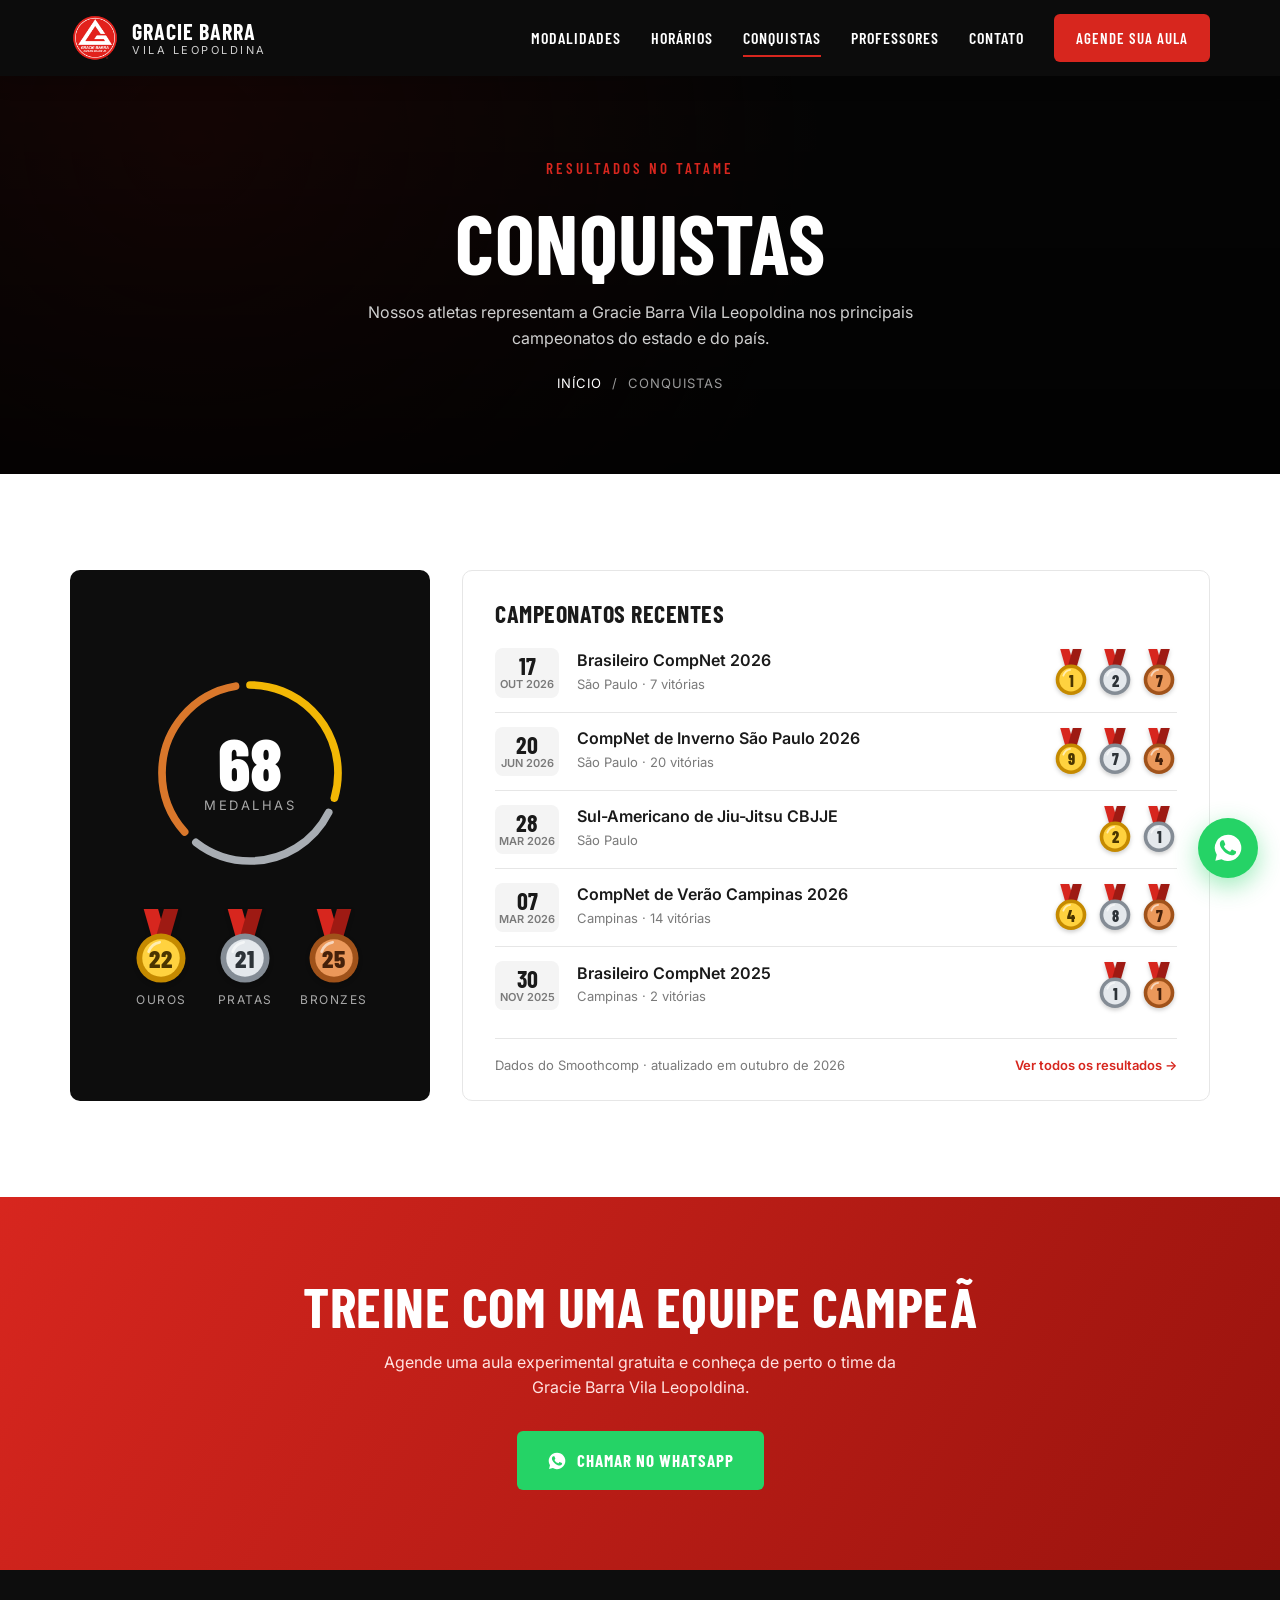
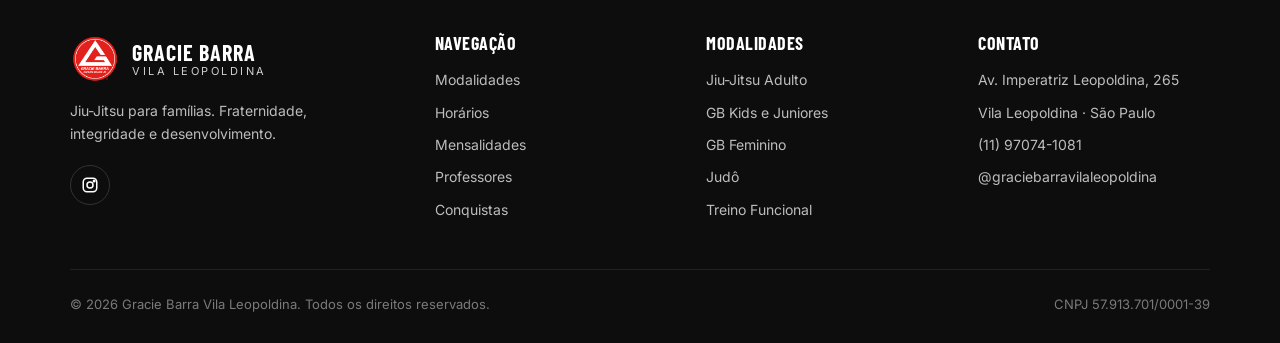
==== commit 546befdf: "rename classroom for teacher and chance the footer" ====
--- a/conquistas.html
+++ b/conquistas.html
@@ -167,7 +167,8 @@
             <li>Jiu-Jitsu Adulto</li>
             <li>GB Kids e Juniores</li>
             <li>GB Feminino</li>
-            <li>Judô · Treino Funcional</li>
+            <li>Judô</li>
+            <li>Treino Funcional</li>
           </ul>
         </div>
         <div>
